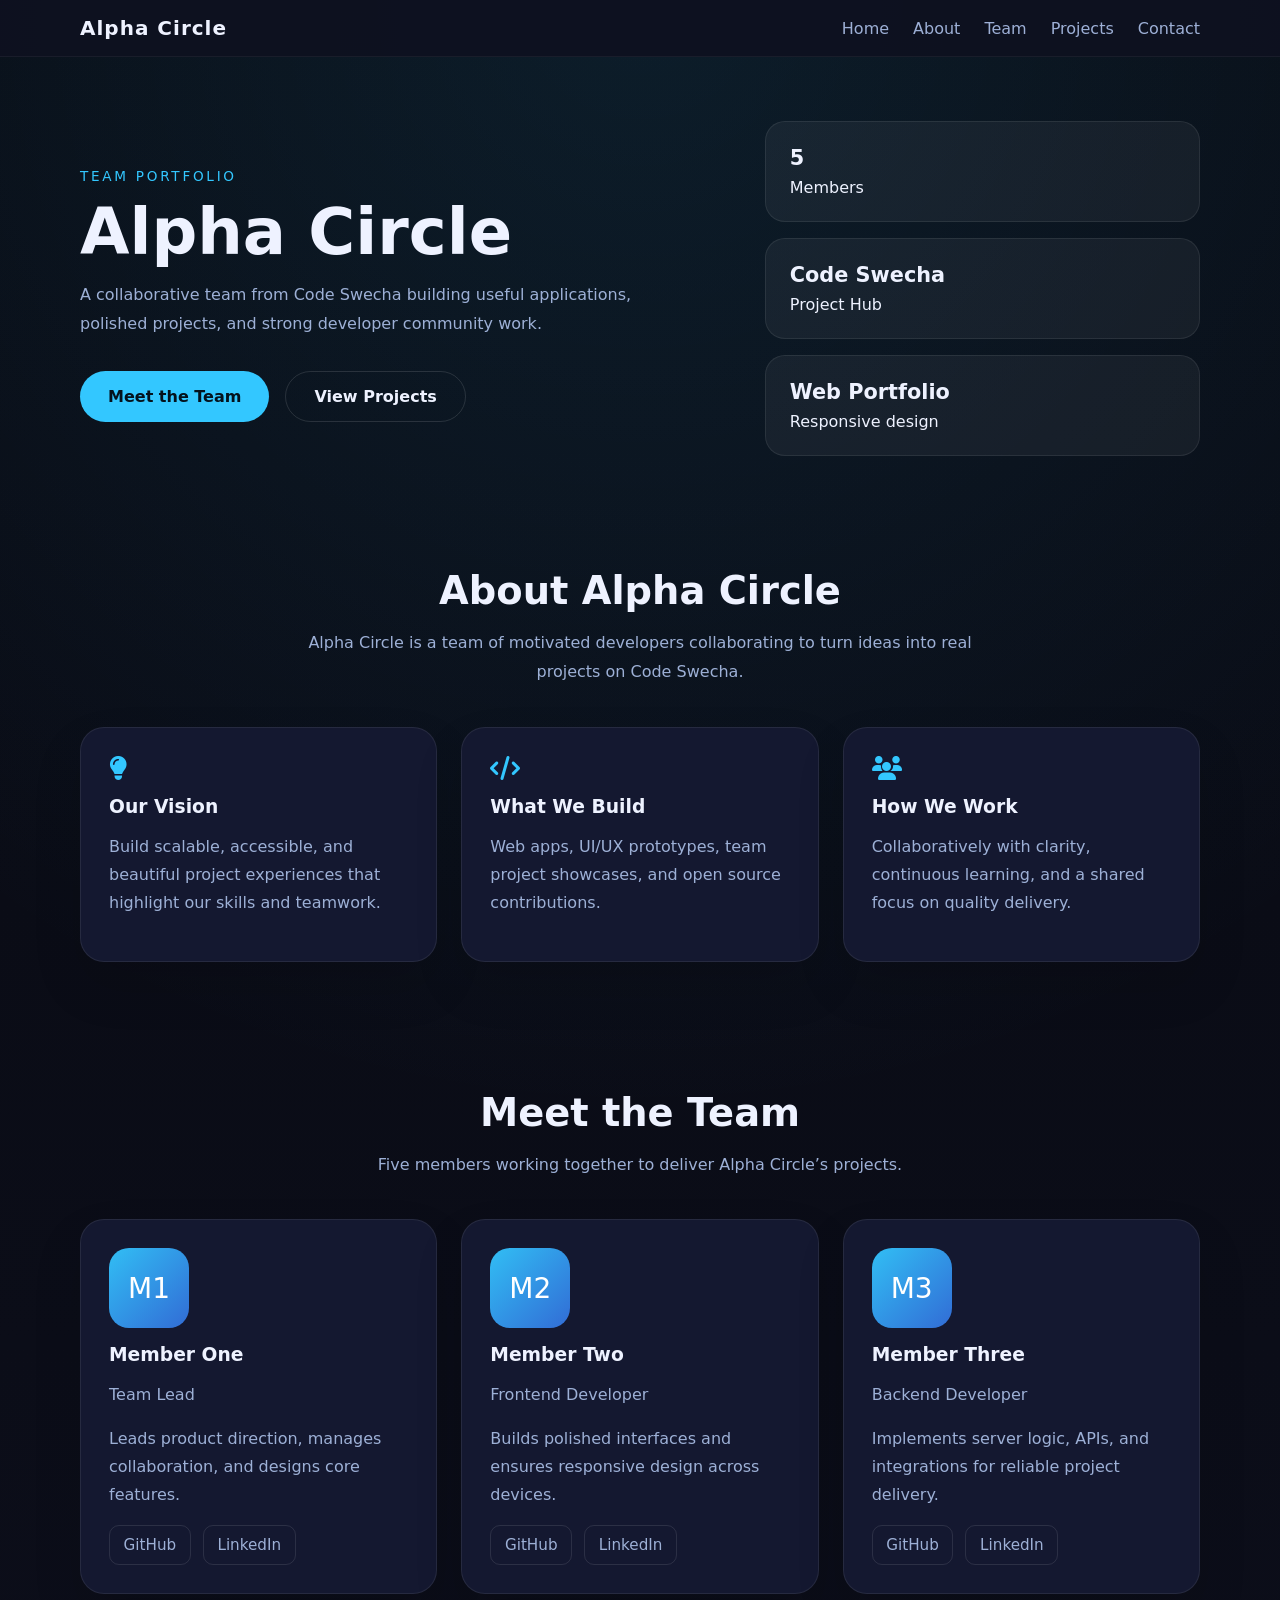
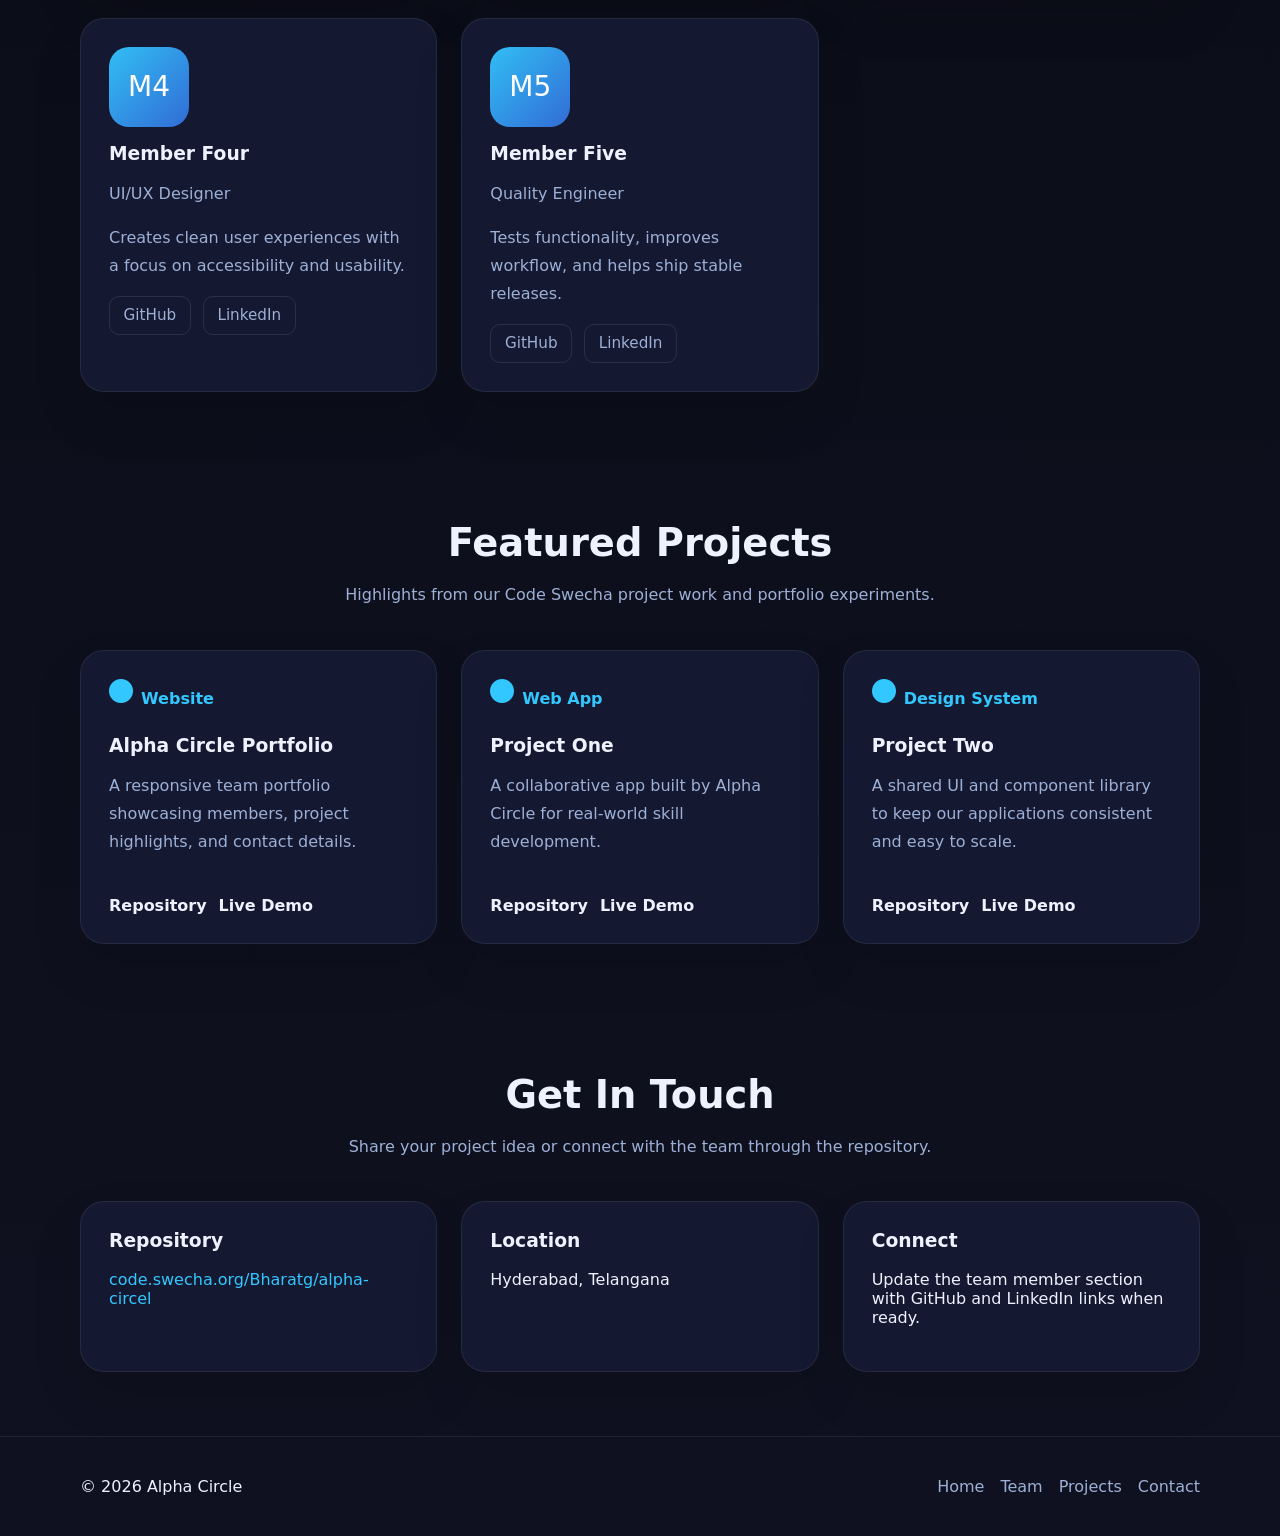
==== index.html @ c824a800 "Add Alpha Circle team portfolio homepage and assets" ====
﻿<!DOCTYPE html>
<html lang="en">
<head>
    <meta charset="UTF-8">
    <meta name="viewport" content="width=device-width, initial-scale=1.0">
    <title>Alpha Circle | Team Portfolio</title>
    <link rel="stylesheet" href="css/styles.css">
    <link rel="stylesheet" href="https://cdnjs.cloudflare.com/ajax/libs/font-awesome/6.4.0/css/all.min.css">
</head>
<body>
    <nav class="navbar">
        <div class="container nav-content">
            <a href="#home" class="logo">Alpha Circle</a>
            <ul class="nav-links" id="navLinks">
                <li><a href="#home">Home</a></li>
                <li><a href="#about">About</a></li>
                <li><a href="#team">Team</a></li>
                <li><a href="#projects">Projects</a></li>
                <li><a href="#contact">Contact</a></li>
            </ul>
            <button class="nav-toggle" id="navToggle" aria-label="Open navigation">
                <span></span>
                <span></span>
                <span></span>
            </button>
        </div>
    </nav>

    <header id="home" class="hero">
        <div class="container hero-inner">
            <div class="hero-copy">
                <p class="eyebrow">Team Portfolio</p>
                <h1>Alpha Circle</h1>
                <p class="hero-text">A collaborative team from Code Swecha building useful applications, polished projects, and strong developer community work.</p>
                <div class="hero-buttons">
                    <a href="#team" class="btn btn-primary">Meet the Team</a>
                    <a href="#projects" class="btn btn-secondary">View Projects</a>
                </div>
            </div>
            <div class="hero-stats">
                <div class="stat-card">
                    <strong>5</strong>
                    <span>Members</span>
                </div>
                <div class="stat-card">
                    <strong>Code Swecha</strong>
                    <span>Project Hub</span>
                </div>
                <div class="stat-card">
                    <strong>Web Portfolio</strong>
                    <span>Responsive design</span>
                </div>
            </div>
        </div>
    </header>

    <main>
        <section id="about" class="section about-section">
            <div class="container section-header">
                <h2>About Alpha Circle</h2>
                <p>Alpha Circle is a team of motivated developers collaborating to turn ideas into real projects on Code Swecha.</p>
            </div>
            <div class="container cards-grid">
                <article class="info-card">
                    <i class="fas fa-lightbulb"></i>
                    <h3>Our Vision</h3>
                    <p>Build scalable, accessible, and beautiful project experiences that highlight our skills and teamwork.</p>
                </article>
                <article class="info-card">
                    <i class="fas fa-code"></i>
                    <h3>What We Build</h3>
                    <p>Web apps, UI/UX prototypes, team project showcases, and open source contributions.</p>
                </article>
                <article class="info-card">
                    <i class="fas fa-users"></i>
                    <h3>How We Work</h3>
                    <p>Collaboratively with clarity, continuous learning, and a shared focus on quality delivery.</p>
                </article>
            </div>
        </section>

        <section id="team" class="section team-section">
            <div class="container section-header">
                <h2>Meet the Team</h2>
                <p>Five members working together to deliver Alpha Circle’s projects.</p>
            </div>
            <div class="container team-grid" id="teamCards"></div>
        </section>

        <section id="projects" class="section projects-section">
            <div class="container section-header">
                <h2>Featured Projects</h2>
                <p>Highlights from our Code Swecha project work and portfolio experiments.</p>
            </div>
            <div class="container projects-grid" id="projectCards"></div>
        </section>

        <section id="contact" class="section contact-section">
            <div class="container section-header">
                <h2>Get In Touch</h2>
                <p>Share your project idea or connect with the team through the repository.</p>
            </div>
            <div class="container contact-grid">
                <div class="contact-card">
                    <h3>Repository</h3>
                    <p><a href="https://code.swecha.org/Bharatg/alpha-circel" target="_blank" rel="noreferrer">code.swecha.org/Bharatg/alpha-circel</a></p>
                </div>
                <div class="contact-card">
                    <h3>Location</h3>
                    <p>Hyderabad, Telangana</p>
                </div>
                <div class="contact-card">
                    <h3>Connect</h3>
                    <p>Update the team member section with GitHub and LinkedIn links when ready.</p>
                </div>
            </div>
        </section>
    </main>

    <footer class="footer">
        <div class="container footer-content">
            <p>&copy; <span id="currentYear"></span> Alpha Circle</p>
            <div class="footer-links">
                <a href="#home">Home</a>
                <a href="#team">Team</a>
                <a href="#projects">Projects</a>
                <a href="#contact">Contact</a>
            </div>
        </div>
    </footer>

    <script src="js/script.js"></script>
</body>
</html>
---- css/styles.css ----
/* Alpha Circle Team Portfolio Styles */
:root {
    --bg: #0e1120;
    --surface: #141830;
    --surface-alt: #1d2440;
    --text: #eef2ff;
    --text-muted: #9db0d6;
    --primary: #33c7ff;
    --primary-dark: #298bbe;
    --shadow: rgba(0, 0, 0, 0.2);
}

* {
    box-sizing: border-box;
}

html {
    scroll-behavior: smooth;
}

body {
    margin: 0;
    font-family: Inter, system-ui, -apple-system, BlinkMacSystemFont, 'Segoe UI', sans-serif;
    background: radial-gradient(circle at top, rgba(51, 199, 255, 0.1), transparent 35%),
                linear-gradient(180deg, #080a12 0%, #0f1120 100%);
    color: var(--text);
}

img {
    max-width: 100%;
}

a {
    color: inherit;
    text-decoration: none;
}

.container {
    width: min(1120px, calc(100% - 2rem));
    margin: 0 auto;
}

.navbar {
    position: sticky;
    top: 0;
    z-index: 50;
    background: rgba(14, 17, 32, 0.95);
    border-bottom: 1px solid rgba(255, 255, 255, 0.05);
}

.nav-content {
    display: flex;
    align-items: center;
    justify-content: space-between;
    gap: 1rem;
    padding: 1rem 0;
}

.logo {
    font-size: 1.25rem;
    font-weight: 700;
    letter-spacing: 0.05em;
}

.nav-links {
    display: flex;
    align-items: center;
    gap: 1.5rem;
    list-style: none;
    margin: 0;
    padding: 0;
}

.nav-links a {
    color: var(--text-muted);
    transition: color 0.2s ease;
}

.nav-links a:hover,
.nav-links a:focus {
    color: var(--text);
}

.nav-toggle {
    display: none;
    border: none;
    background: transparent;
    cursor: pointer;
    padding: 0.5rem;
}

.nav-toggle span {
    display: block;
    width: 24px;
    height: 2px;
    margin: 5px 0;
    background: var(--text);
}

.hero {
    padding: 4rem 0 3rem;
}

.hero-inner {
    display: grid;
    grid-template-columns: 1.2fr 0.8fr;
    gap: 2rem;
    align-items: center;
}

.eyebrow {
    text-transform: uppercase;
    letter-spacing: 0.2em;
    color: var(--primary);
    font-size: 0.85rem;
    margin-bottom: 1rem;
}

.hero-copy h1 {
    font-size: clamp(2.5rem, 5vw, 4rem);
    margin: 0 0 1rem;
    line-height: 1.02;
}

.hero-text {
    max-width: 620px;
    line-height: 1.8;
    color: var(--text-muted);
    margin-bottom: 2rem;
}

.hero-buttons {
    display: flex;
    flex-wrap: wrap;
    gap: 1rem;
}

.btn {
    display: inline-flex;
    align-items: center;
    justify-content: center;
    border-radius: 999px;
    padding: 0.95rem 1.75rem;
    font-weight: 600;
    transition: transform 0.2s ease, background 0.2s ease;
}

.btn-primary {
    background: var(--primary);
    color: #04121d;
}

.btn-secondary {
    border: 1px solid rgba(255, 255, 255, 0.12);
    color: var(--text);
}

.btn:hover {
    transform: translateY(-1px);
}

.hero-stats {
    display: grid;
    gap: 1rem;
}

.stat-card {
    padding: 1.5rem;
    border-radius: 1.25rem;
    background: rgba(255, 255, 255, 0.05);
    border: 1px solid rgba(255, 255, 255, 0.08);
}

.stat-card strong {
    display: block;
    font-size: 1.3rem;
    margin-bottom: 0.5rem;
}

.section {
    padding: 4rem 0;
}

.section-header {
    text-align: center;
    margin-bottom: 2.5rem;
}

.section-header h2 {
    margin: 0;
    font-size: clamp(2rem, 3vw, 2.75rem);
}

.section-header p {
    color: var(--text-muted);
    max-width: 720px;
    margin: 1rem auto 0;
    line-height: 1.8;
}

.cards-grid,
.team-grid,
.projects-grid,
.contact-grid {
    display: grid;
    gap: 1.5rem;
}

.cards-grid {
    grid-template-columns: repeat(3, minmax(0, 1fr));
}

.info-card,
.team-card,
.project-card,
.contact-card {
    background: var(--surface);
    border: 1px solid rgba(255, 255, 255, 0.08);
    border-radius: 1.5rem;
    padding: 1.75rem;
    box-shadow: 0 24px 50px rgba(0, 0, 0, 0.12);
}

.info-card i,
.team-card i,
.project-card i {
    font-size: 1.5rem;
    color: var(--primary);
    display: inline-flex;
    margin-bottom: 1rem;
}

.info-card h3,
.team-card h3,
.project-card h3 {
    margin: 0 0 0.9rem;
}

.info-card p,
.team-card p,
.project-card p {
    line-height: 1.75;
    color: var(--text-muted);
}

.team-grid {
    grid-template-columns: repeat(3, minmax(0, 1fr));
}

.team-card {
    position: relative;
}

.team-avatar {
    width: 80px;
    height: 80px;
    border-radius: 1.25rem;
    margin-bottom: 1rem;
    display: grid;
    place-items: center;
    font-size: 1.75rem;
    color: #fff;
    background: linear-gradient(135deg, rgba(51, 199, 255, 0.95), rgba(57, 129, 255, 0.8));
}

.team-card .team-meta {
    margin-bottom: 1rem;
}

.team-card .team-links {
    display: flex;
    gap: 0.75rem;
    flex-wrap: wrap;
}

.team-card .team-links a {
    color: var(--text-muted);
    border: 1px solid rgba(255, 255, 255, 0.1);
    padding: 0.6rem 0.85rem;
    border-radius: 10px;
    font-size: 0.95rem;
}

.projects-grid {
    grid-template-columns: repeat(3, minmax(0, 1fr));
}

.project-card {
    display: flex;
    flex-direction: column;
    justify-content: space-between;
}

.project-card .project-label {
    display: inline-flex;
    align-items: center;
    gap: 0.5rem;
    margin-bottom: 1rem;
    color: var(--primary);
    font-weight: 700;
}

.project-card .project-links {
    margin-top: 1.5rem;
    display: flex;
    gap: 0.75rem;
    flex-wrap: wrap;
}

.project-card .project-links a {
    color: var(--text);
    font-weight: 600;
}

.contact-grid {
    grid-template-columns: repeat(3, minmax(0, 1fr));
}

.contact-card h3 {
    margin-top: 0;
}

.contact-card p a {
    color: var(--primary);
}

.footer {
    border-top: 1px solid rgba(255, 255, 255, 0.08);
    padding: 1.5rem 0;
}

.footer-content {
    display: flex;
    align-items: center;
    justify-content: space-between;
    gap: 1rem;
}

.footer-links {
    display: flex;
    flex-wrap: wrap;
    gap: 1rem;
}

.footer-links a {
    color: var(--text-muted);
}

@media (max-width: 900px) {
    .hero-inner,
    .footer-content,
    .cards-grid,
    .team-grid,
    .projects-grid,
    .contact-grid {
        grid-template-columns: 1fr;
    }

    .hero-inner {
        gap: 3rem;
    }
}

@media (max-width: 760px) {
    .nav-links {
        position: absolute;
        top: 100%;
        left: 0;
        right: 0;
        background: rgba(14, 17, 32, 0.98);
        flex-direction: column;
        align-items: flex-start;
        padding: 1rem 1.5rem;
        gap: 1rem;
        transform: translateY(-120%);
        opacity: 0;
        pointer-events: none;
        transition: transform 0.3s ease, opacity 0.3s ease;
    }

    .nav-links.open {
        transform: translateY(0);
        opacity: 1;
        pointer-events: auto;
    }

    .nav-toggle {
        display: inline-flex;
    }
}
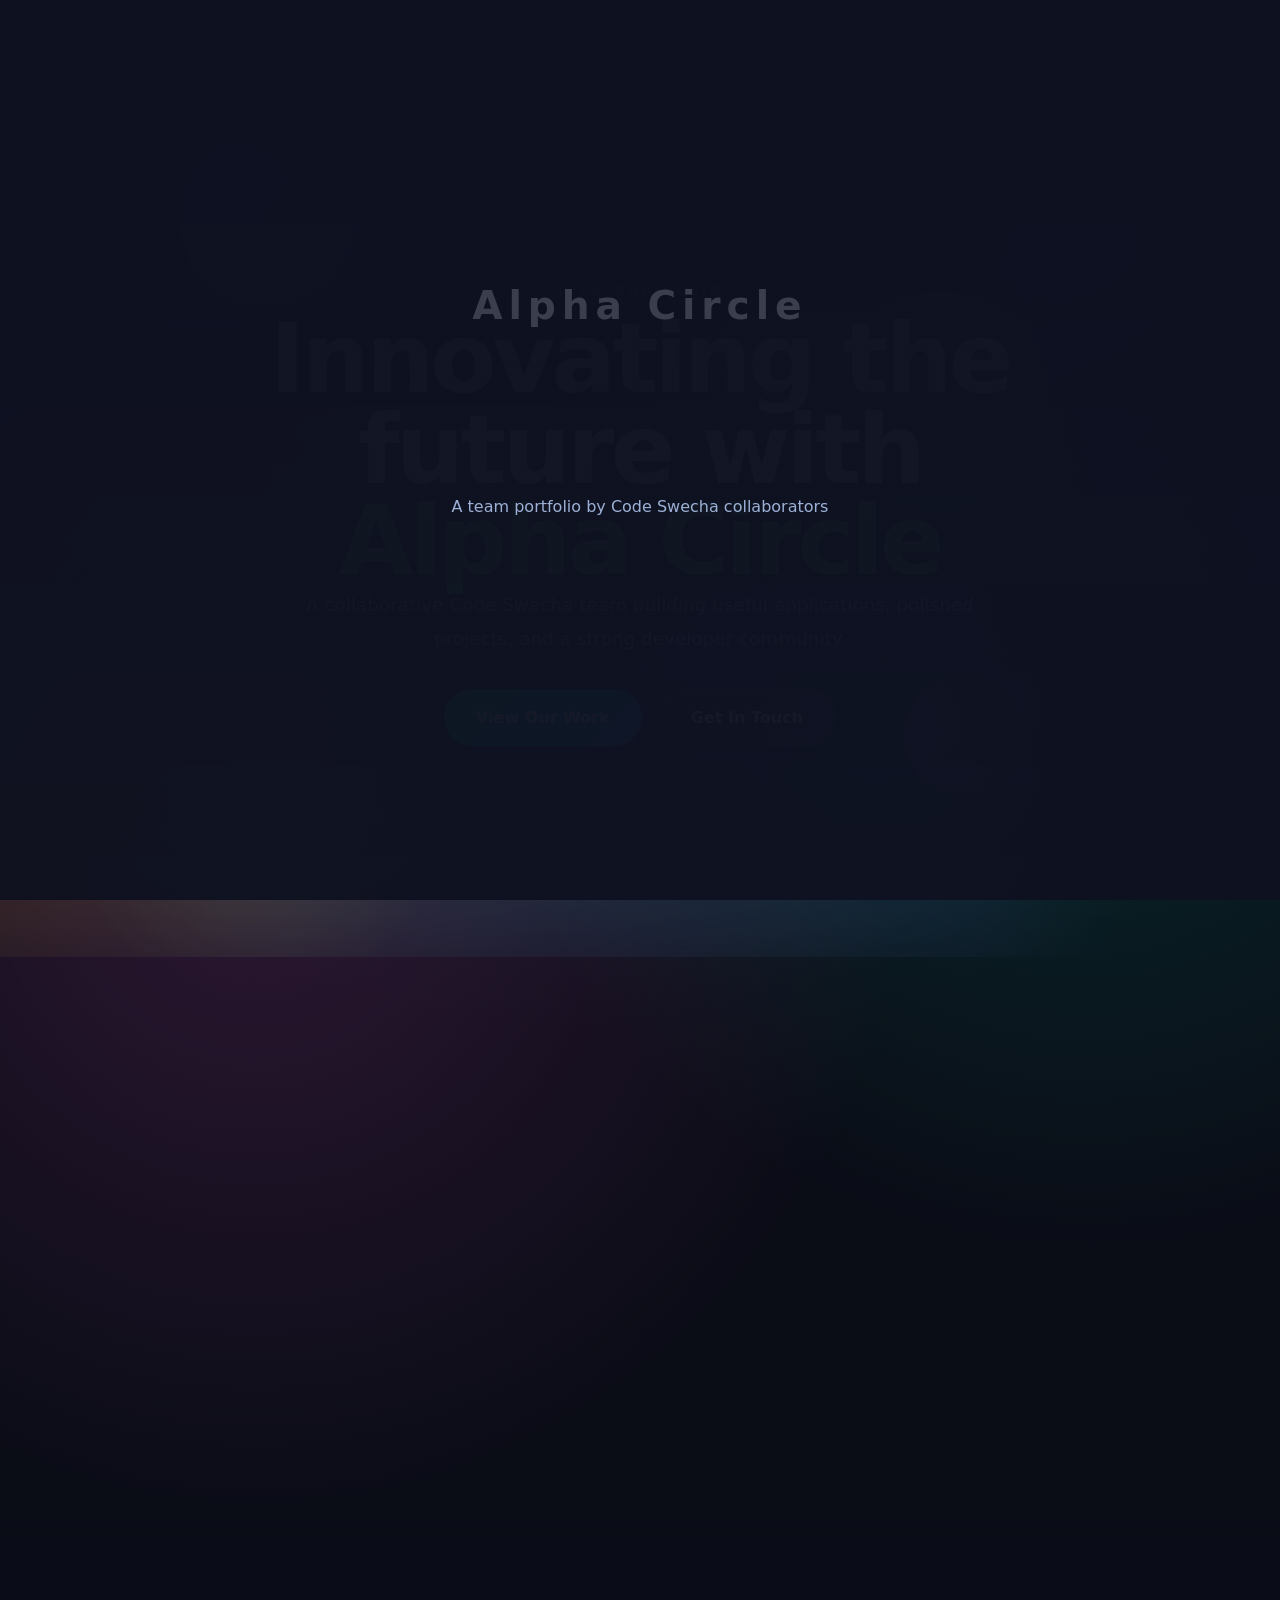
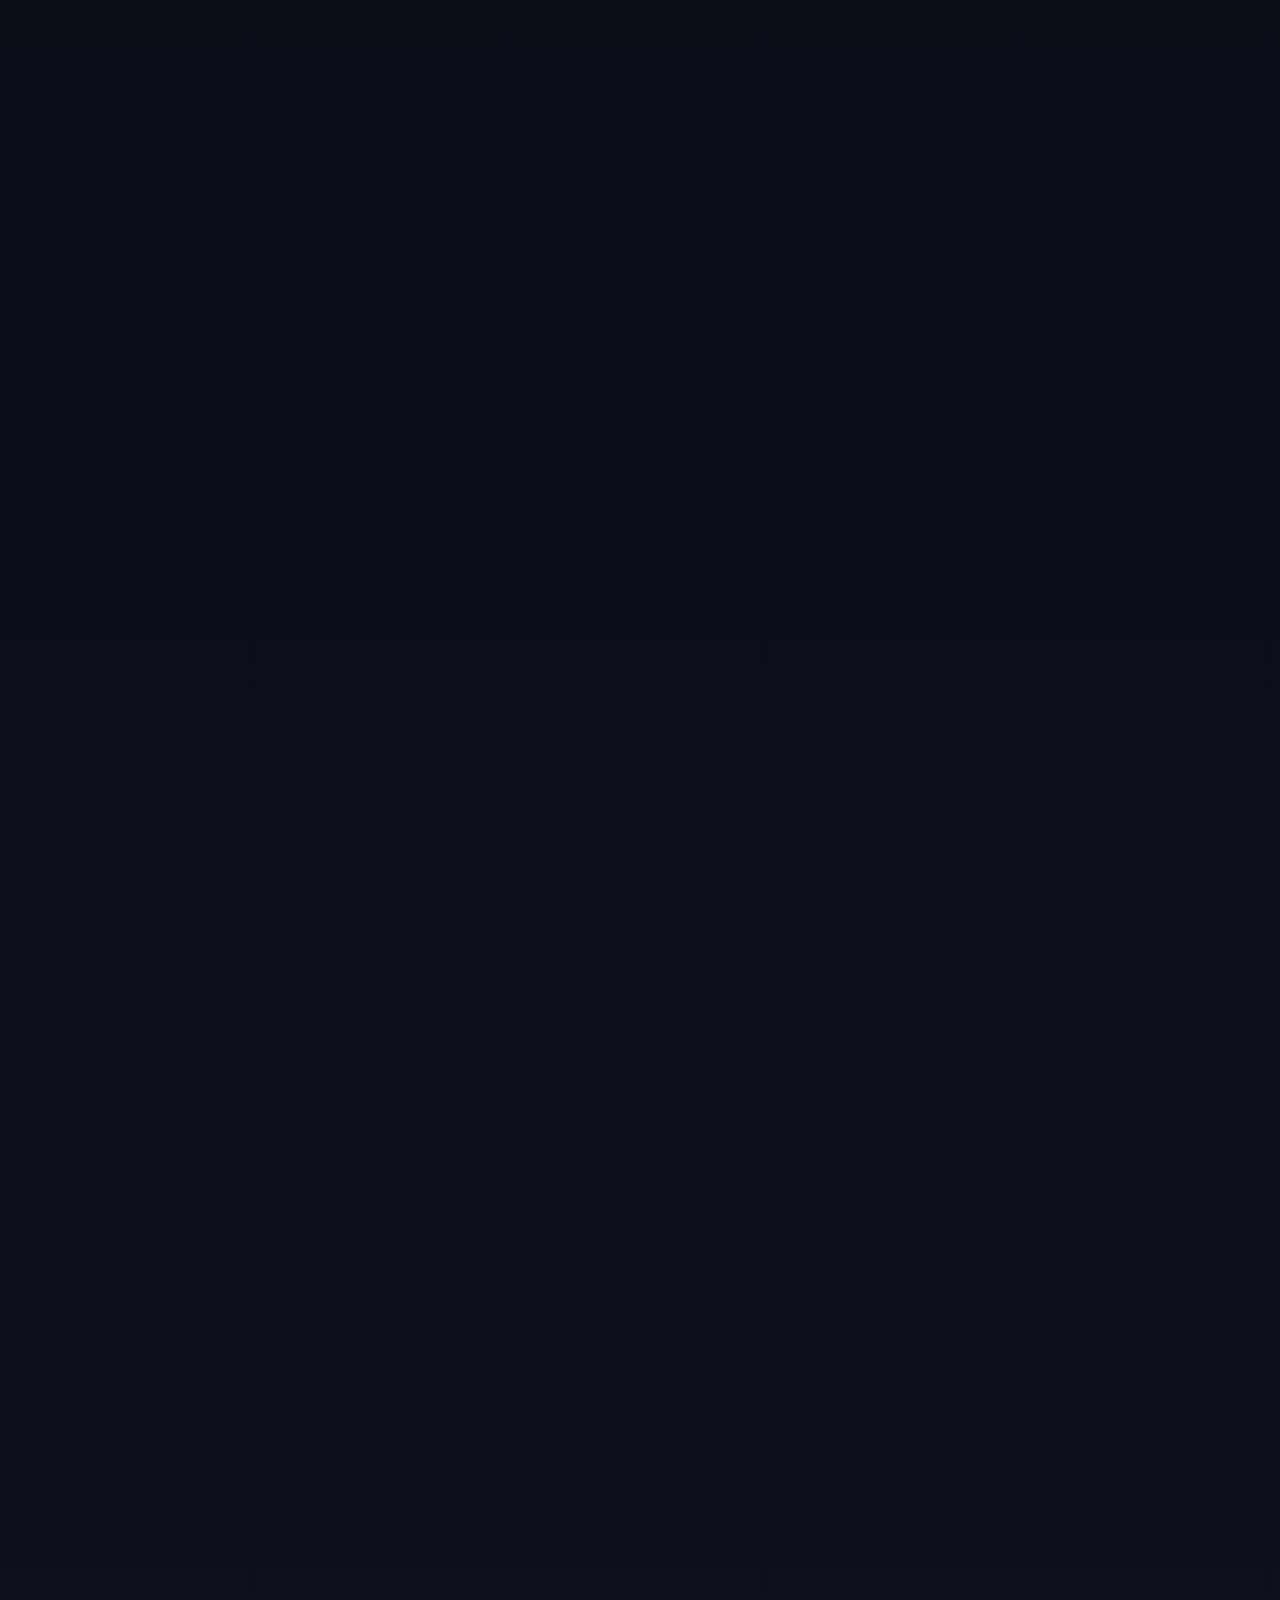
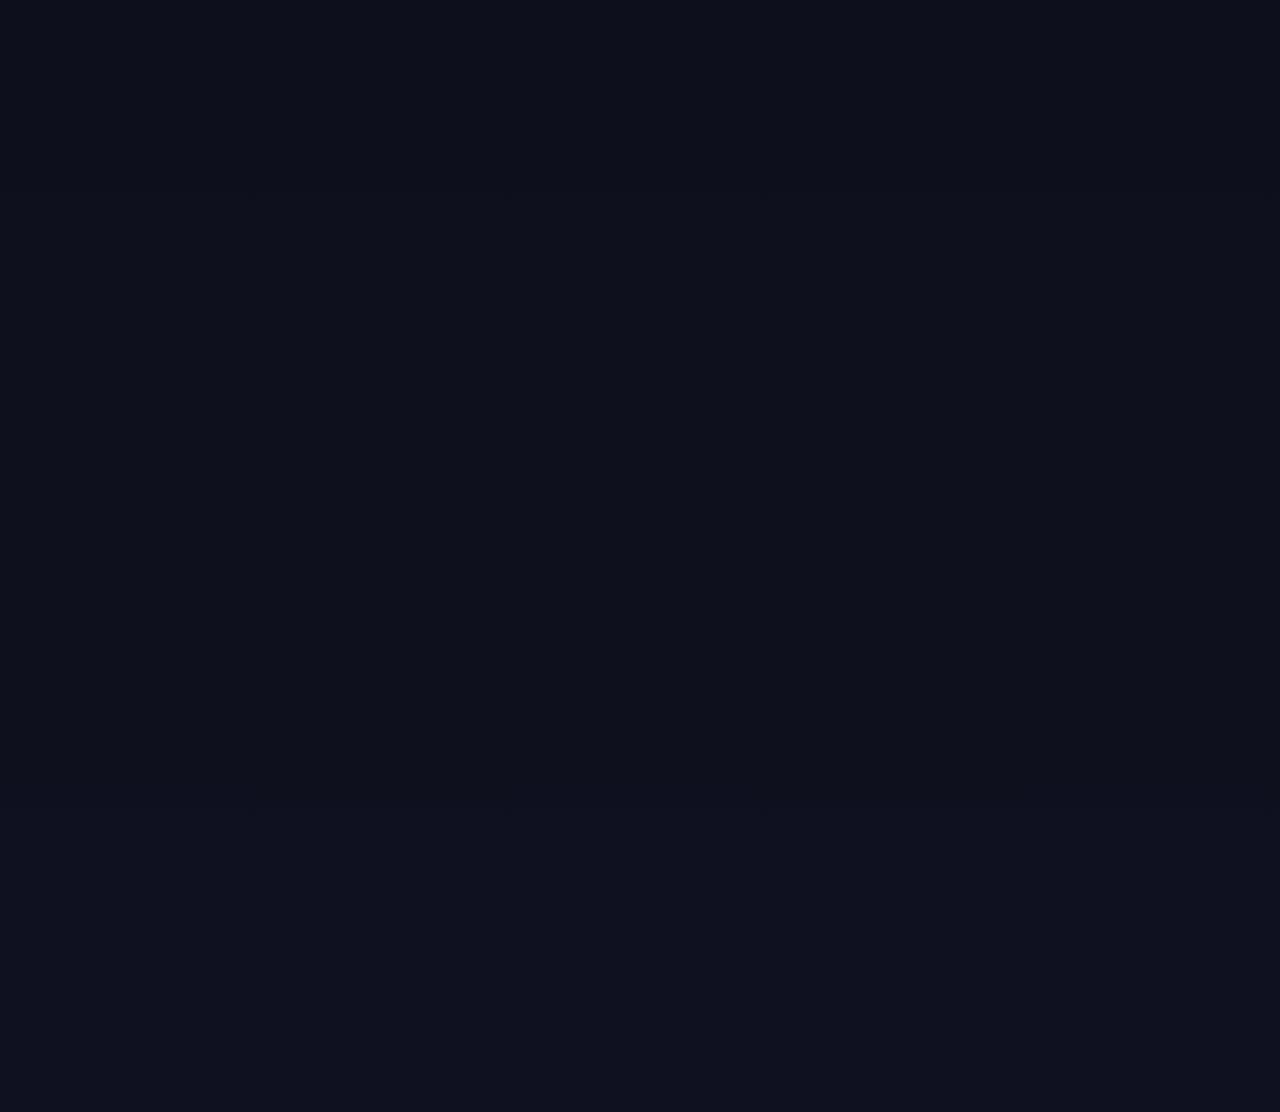
==== commit 3f8678f9: "Update team portfolio with member profile page, hero animation, and contact behavior" ====
--- a/index.html
+++ b/index.html
@@ -7,7 +7,7 @@
     <link rel="stylesheet" href="css/styles.css">
     <link rel="stylesheet" href="https://cdnjs.cloudflare.com/ajax/libs/font-awesome/6.4.0/css/all.min.css">
 </head>
-<body>
+<body class="intro-active">
     <nav class="navbar">
         <div class="container nav-content">
             <a href="#home" class="logo">Alpha Circle</a>
@@ -26,29 +26,27 @@
         </div>
     </nav>
 
+    <div id="introOverlay" class="intro-overlay">
+        <div class="intro-panel">
+            <h1 class="intro-title">Alpha Circle</h1>
+            <p class="intro-subtitle">A team portfolio by Code Swecha collaborators</p>
+        </div>
+    </div>
+
     <header id="home" class="hero">
+        <div class="hero-effect">
+            <span class="hero-shape hero-shape-1" data-speed="18"></span>
+            <span class="hero-shape hero-shape-2" data-speed="-12"></span>
+            <span class="hero-shape hero-shape-3" data-speed="14"></span>
+        </div>
         <div class="container hero-inner">
             <div class="hero-copy">
                 <p class="eyebrow">Team Portfolio</p>
-                <h1>Alpha Circle</h1>
-                <p class="hero-text">A collaborative team from Code Swecha building useful applications, polished projects, and strong developer community work.</p>
+                <h1 class="hero-main-title">Innovating the future with <span>Alpha Circle</span></h1>
+                <p class="hero-text">A collaborative Code Swecha team building useful applications, polished projects, and a strong developer community.</p>
                 <div class="hero-buttons">
-                    <a href="#team" class="btn btn-primary">Meet the Team</a>
-                    <a href="#projects" class="btn btn-secondary">View Projects</a>
-                </div>
-            </div>
-            <div class="hero-stats">
-                <div class="stat-card">
-                    <strong>5</strong>
-                    <span>Members</span>
-                </div>
-                <div class="stat-card">
-                    <strong>Code Swecha</strong>
-                    <span>Project Hub</span>
-                </div>
-                <div class="stat-card">
-                    <strong>Web Portfolio</strong>
-                    <span>Responsive design</span>
+                    <a href="#projects" class="btn btn-primary">View Our Work</a>
+                    <a href="#contact" class="btn btn-secondary">Get In Touch</a>
                 </div>
             </div>
         </div>
@@ -57,32 +55,40 @@
     <main>
         <section id="about" class="section about-section">
             <div class="container section-header">
-                <h2>About Alpha Circle</h2>
-                <p>Alpha Circle is a team of motivated developers collaborating to turn ideas into real projects on Code Swecha.</p>
+                <h2>Who We Are</h2>
+                <p>A collaborative team of innovators committed to excellence in software development and community-driven work.</p>
             </div>
-            <div class="container cards-grid">
-                <article class="info-card">
-                    <i class="fas fa-lightbulb"></i>
-                    <h3>Our Vision</h3>
-                    <p>Build scalable, accessible, and beautiful project experiences that highlight our skills and teamwork.</p>
-                </article>
-                <article class="info-card">
-                    <i class="fas fa-code"></i>
-                    <h3>What We Build</h3>
-                    <p>Web apps, UI/UX prototypes, team project showcases, and open source contributions.</p>
-                </article>
-                <article class="info-card">
-                    <i class="fas fa-users"></i>
-                    <h3>How We Work</h3>
-                    <p>Collaboratively with clarity, continuous learning, and a shared focus on quality delivery.</p>
-                </article>
+            <div class="container about-grid">
+                <div class="about-card image-card">
+                    <div class="image-frame">
+                        <div class="image-content">
+                            <div class="logo-mark">AC</div>
+                            <p>Alpha Circle</p>
+                        </div>
+                    </div>
+                </div>
+                <div class="about-card mission-card">
+                    <h3>Our Mission</h3>
+                    <p>At Alpha Circle, we believe in collaboration, innovation, and delivering impactful solutions. Our goal is to develop polished web applications, thoughtful community experiences, and meaningful projects that solve real problems.</p>
+                    <p>We combine our strengths in frontend development, backend integrations, AI tooling, and design systems to build products that feel modern, reliable, and useful.</p>
+                    <div class="stats-grid">
+                        <div class="stat-box">
+                            <strong>5</strong>
+                            <span>Team Members</span>
+                        </div>
+                        <div class="stat-box">
+                            <strong>5</strong>
+                            <span>Featured Projects</span>
+                        </div>
+                    </div>
+                </div>
             </div>
         </section>
 
         <section id="team" class="section team-section">
             <div class="container section-header">
-                <h2>Meet the Team</h2>
-                <p>Five members working together to deliver Alpha Circle’s projects.</p>
+                <h2>Our Team</h2>
+                <p>Meet the talented individuals behind Alpha Circle.</p>
             </div>
             <div class="container team-grid" id="teamCards"></div>
         </section>
@@ -97,21 +103,18 @@
 
         <section id="contact" class="section contact-section">
             <div class="container section-header">
-                <h2>Get In Touch</h2>
-                <p>Share your project idea or connect with the team through the repository.</p>
+                <h2>Let’s Work Together</h2>
+                <p>We're open to collaboration opportunities. Feel free to reach out!</p>
             </div>
-            <div class="container contact-grid">
-                <div class="contact-card">
-                    <h3>Repository</h3>
-                    <p><a href="https://code.swecha.org/Bharatg/alpha-circel" target="_blank" rel="noreferrer">code.swecha.org/Bharatg/alpha-circel</a></p>
-                </div>
-                <div class="contact-card">
-                    <h3>Location</h3>
-                    <p>Hyderabad, Telangana</p>
-                </div>
-                <div class="contact-card">
-                    <h3>Connect</h3>
-                    <p>Update the team member section with GitHub and LinkedIn links when ready.</p>
+            <div class="container contact-panel-wrap">
+                <div class="contact-panel">
+                    <p>Alpha Circle is ready to collaborate on your next project. Connect with us via email or through our web profiles.</p>
+                    <div class="contact-icons">
+                        <a href="https://mail.google.com/mail/?view=cm&fs=1&to=gangibharathchandra@gmail.com" class="contact-icon" aria-label="Email" target="_blank" rel="noreferrer"><i class="fas fa-envelope"></i></a>
+                        <a href="https://www.linkedin.com/in/bharath-chandra-a23b62358/" class="contact-icon" aria-label="LinkedIn" target="_blank" rel="noreferrer"><i class="fab fa-linkedin-in"></i></a>
+                        <a href="https://github.com/gangibharathchandra" class="contact-icon" aria-label="GitHub" target="_blank" rel="noreferrer"><i class="fab fa-github"></i></a>
+                        <a href="https://www.instagram.com/___itz_bharath__?igsh=MXd3aGYxajU3d2x0dA%3D%3D&utm_source=qr" class="contact-icon" aria-label="Instagram" target="_blank" rel="noreferrer"><i class="fab fa-instagram"></i></a>
+                    </div>
                 </div>
             </div>
         </section>
--- a/css/styles.css
+++ b/css/styles.css
@@ -21,7 +21,9 @@
 body {
     margin: 0;
     font-family: Inter, system-ui, -apple-system, BlinkMacSystemFont, 'Segoe UI', sans-serif;
-    background: radial-gradient(circle at top, rgba(51, 199, 255, 0.1), transparent 35%),
+    background: radial-gradient(circle at top, rgba(51, 199, 255, 0.12), transparent 24%),
+                radial-gradient(circle at 20% 20%, rgba(255, 92, 222, 0.14), transparent 18%),
+                radial-gradient(circle at 85% 15%, rgba(0, 255, 204, 0.12), transparent 16%),
                 linear-gradient(180deg, #080a12 0%, #0f1120 100%);
     color: var(--text);
 }
@@ -98,41 +100,219 @@
 }
 
 .hero {
-    padding: 4rem 0 3rem;
+    padding: 0;
+    position: relative;
+    overflow: hidden;
+    min-height: 100vh;
+    display: flex;
+    align-items: center;
+    justify-content: center;
+}
+
+.hero::before {
+    content: '';
+    position: absolute;
+    inset: 0;
+    background: linear-gradient(135deg, rgba(51, 199, 255, 0.16) 0%, rgba(255, 92, 222, 0.12) 22%, rgba(255, 184, 36, 0.16) 48%, rgba(86, 234, 255, 0.14) 72%, rgba(123, 97, 255, 0.12) 100%);
+    opacity: 0.8;
+    filter: blur(64px);
+    transform: translateX(-20%);
+    animation: heroShift 18s linear infinite;
+    pointer-events: none;
+}
+
+.intro-overlay {
+    position: fixed;
+    inset: 0;
+    background: linear-gradient(180deg, rgba(14, 17, 32, 1) 0%, rgba(14, 17, 32, 0.96) 100%);
+    display: grid;
+    place-items: center;
+    z-index: 100;
+    color: var(--text);
+}
+
+.intro-panel {
+    text-align: center;
+}
+
+.intro-title {
+    margin: 0;
+    font-size: clamp(4rem, 12vw, 7rem);
+    letter-spacing: 0.15em;
+    line-height: 1;
+    animation: shrinkTitle 2.2s ease-in-out forwards;
+}
+
+.intro-subtitle {
+    margin-top: 1rem;
+    font-size: 1rem;
+    color: var(--text-muted);
+    opacity: 0;
+    animation: fadeSubtitle 1.8s ease 0.5s forwards;
+}
+
+@keyframes shrinkTitle {
+    0% {
+        transform: translateY(0) scale(1);
+        opacity: 1;
+    }
+    70% {
+        transform: translateY(-10px) scale(0.9);
+        opacity: 1;
+    }
+    100% {
+        transform: translateY(-120px) scale(0.35);
+        opacity: 0.2;
+    }
+}
+
+@keyframes heroShift {
+    0% {
+        transform: translateX(-25%) scale(1.05);
+    }
+    50% {
+        transform: translateX(10%) scale(1.1);
+    }
+    100% {
+        transform: translateX(-25%) scale(1.05);
+    }
+}
+
+@keyframes fadeSubtitle {
+    0% {
+        opacity: 0;
+        transform: translateY(12px);
+    }
+    100% {
+        opacity: 1;
+        transform: translateY(0);
+    }
+}
+
+body.intro-active .navbar,
+body.intro-active main,
+body.intro-active .footer {
+    opacity: 0;
+    pointer-events: none;
+}
+
+body:not(.intro-active) .intro-overlay {
+    display: none;
 }
 
 .hero-inner {
-    display: grid;
-    grid-template-columns: 1.2fr 0.8fr;
+    display: flex;
+    flex-direction: column;
+    align-items: center;
+    justify-content: center;
     gap: 2rem;
-    align-items: center;
+    text-align: center;
+    position: relative;
+    z-index: 1;
+    padding: 4rem 1.5rem;
+    max-width: 920px;
+    margin: 0 auto;
+}
+
+.hero-copy {
+    width: 100%;
+    display: flex;
+    flex-direction: column;
+    align-items: center;
+    text-align: center;
+}
+
+.hero-text {
+    max-width: 700px;
+    font-size: 1.15rem;
+    line-height: 1.9;
+    color: var(--text-muted);
+    margin: 0 auto 2rem;
 }
 
 .eyebrow {
     text-transform: uppercase;
-    letter-spacing: 0.2em;
-    color: var(--primary);
+    letter-spacing: 0.25em;
+    color: #4af78a;
     font-size: 0.85rem;
     margin-bottom: 1rem;
 }
 
-.hero-copy h1 {
-    font-size: clamp(2.5rem, 5vw, 4rem);
-    margin: 0 0 1rem;
-    line-height: 1.02;
+.hero-main-title {
+    font-size: clamp(3.5rem, 8vw, 6rem);
+    margin: 0;
+    line-height: 0.95;
+    letter-spacing: -0.04em;
+}
+
+.hero-main-title span {
+    color: #4af78a;
 }
 
 .hero-text {
-    max-width: 620px;
-    line-height: 1.8;
+    max-width: 700px;
+    font-size: 1.15rem;
+    line-height: 1.9;
     color: var(--text-muted);
     margin-bottom: 2rem;
+}
+
+.hero::after {
+    content: '';
+    position: absolute;
+    inset: 0;
+    background: radial-gradient(circle at 18% 16%, rgba(26, 207, 137, 0.24), transparent 14%),
+                radial-gradient(circle at 86% 20%, rgba(54, 193, 250, 0.18), transparent 12%),
+                radial-gradient(circle at 20% 85%, rgba(115, 206, 84, 0.12), transparent 15%),
+                radial-gradient(circle at 70% 76%, rgba(43, 190, 255, 0.14), transparent 14%);
+    opacity: 0.85;
+    pointer-events: none;
+}
+
+.hero-effect {
+    position: absolute;
+    inset: 0;
+    pointer-events: none;
+    overflow: hidden;
+}
+
+.hero-shape {
+    position: absolute;
+    border-radius: 50%;
+    filter: blur(1px);
+    opacity: 0.65;
+    transition: transform 0.2s ease-out;
+}
+
+.hero-shape-1 {
+    width: 180px;
+    height: 180px;
+    top: 8%;
+    left: 14%;
+    background: rgba(66, 145, 255, 0.22);
+}
+
+.hero-shape-2 {
+    width: 120px;
+    height: 120px;
+    bottom: 18%;
+    right: 20%;
+    background: rgba(255, 76, 147, 0.18);
+}
+
+.hero-shape-3 {
+    width: 220px;
+    height: 220px;
+    top: 26%;
+    right: 18%;
+    background: rgba(104, 240, 182, 0.16);
 }
 
 .hero-buttons {
     display: flex;
     flex-wrap: wrap;
     gap: 1rem;
+    justify-content: center;
 }
 
 .btn {
@@ -140,19 +320,29 @@
     align-items: center;
     justify-content: center;
     border-radius: 999px;
-    padding: 0.95rem 1.75rem;
-    font-weight: 600;
-    transition: transform 0.2s ease, background 0.2s ease;
+    padding: 1.1rem 2rem;
+    font-size: 1rem;
+    font-weight: 700;
+    transition: transform 0.2s ease, background 0.2s ease, color 0.2s ease;
 }
 
 .btn-primary {
-    background: var(--primary);
-    color: #04121d;
+    background: linear-gradient(135deg, #00d084 0%, #25b3ff 100%);
+    color: #ffffff;
+}
+
+.btn-primary:hover {
+    background: linear-gradient(135deg, #00b96b 0%, #0f98ff 100%);
 }
 
 .btn-secondary {
-    border: 1px solid rgba(255, 255, 255, 0.12);
-    color: var(--text);
+    background: rgba(255, 255, 255, 0.08);
+    color: #eef2ff;
+    border: 1px solid rgba(255, 255, 255, 0.18);
+}
+
+.btn-secondary:hover {
+    background: rgba(255, 255, 255, 0.18);
 }
 
 .btn:hover {
@@ -190,7 +380,113 @@
     margin: 0;
     font-size: clamp(2rem, 3vw, 2.75rem);
 }
-
+.about-grid {
+    display: grid;
+    grid-template-columns: 1.05fr 0.95fr;
+    gap: 2rem;
+    align-items: center;
+}
+
+.about-card {
+    background: rgba(16, 24, 40, 0.95);
+    border: 1px solid rgba(255, 255, 255, 0.08);
+    border-radius: 1.75rem;
+    box-shadow: 0 30px 90px rgba(0, 0, 0, 0.18);
+    padding: 2rem;
+}
+
+.image-card {
+    display: flex;
+    justify-content: center;
+    align-items: center;
+}
+
+.image-frame {
+    width: 100%;
+    max-width: 400px;
+    aspect-ratio: 1 / 1;
+    border-radius: 2rem;
+    background: linear-gradient(145deg, rgba(8, 178, 131, 0.95), rgba(2, 104, 255, 0.85));
+    display: grid;
+    place-items: center;
+    box-shadow: 0 20px 60px rgba(2, 104, 255, 0.22);
+}
+
+.image-content {
+    width: 100%;
+    height: 100%;
+    border-radius: 1.5rem;
+    background: rgba(0, 0, 0, 0.45);
+    display: grid;
+    place-items: center;
+    text-align: center;
+    padding: 1.5rem;
+}
+
+.image-content .logo-mark {
+    width: 100px;
+    height: 100px;
+    border-radius: 1.5rem;
+    display: grid;
+    place-items: center;
+    background: rgba(255, 255, 255, 0.08);
+    color: #b2ff9e;
+    font-size: 1.75rem;
+    font-weight: 800;
+    letter-spacing: 0.12em;
+    margin-bottom: 1rem;
+}
+
+.image-content p {
+    margin: 0;
+    color: #eef2ff;
+    font-size: 1rem;
+    font-weight: 600;
+}
+
+.mission-card h3 {
+    margin-top: 0;
+    font-size: clamp(2rem, 3vw, 2.5rem);
+    color: #4af78a;
+}
+
+.mission-card p {
+    color: var(--text-muted);
+    line-height: 1.9;
+    margin-bottom: 1rem;
+}
+
+.stats-grid {
+    display: grid;
+    grid-template-columns: repeat(2, minmax(0, 1fr));
+    gap: 1rem;
+    margin-top: 1.5rem;
+}
+
+.stat-box {
+    background: rgba(255, 255, 255, 0.05);
+    border: 1px solid rgba(255, 255, 255, 0.12);
+    border-radius: 1.25rem;
+    padding: 1.5rem;
+    text-align: center;
+}
+
+.stat-box strong {
+    display: block;
+    font-size: 2rem;
+    color: #4af78a;
+    margin-bottom: 0.4rem;
+}
+
+.stat-box span {
+    color: var(--text-muted);
+}
+
+@media (max-width: 900px) {
+    .about-grid {
+        grid-template-columns: 1fr;
+    }
+}
 .section-header p {
     color: var(--text-muted);
     max-width: 720px;
@@ -245,26 +541,140 @@
 
 .team-grid {
     grid-template-columns: repeat(3, minmax(0, 1fr));
+    gap: 2rem;
 }
 
 .team-card {
     position: relative;
+    background: rgba(12, 18, 36, 0.95);
+    border: 1px solid rgba(255, 255, 255, 0.08);
+    border-radius: 1.75rem;
+    overflow: hidden;
+    box-shadow: 0 30px 80px rgba(0, 0, 0, 0.18);
+    transition: transform 0.3s ease, border-color 0.3s ease;
+    padding-bottom: 4rem;
+}
+
+.team-card {
+    cursor: pointer;
+}
+
+.team-card:hover {
+    transform: translateY(-6px);
+    border-color: rgba(74, 247, 138, 0.24);
+}
+
+.team-card::before {
+    content: '';
+    position: absolute;
+    inset: 0;
+    background: radial-gradient(circle at top left, rgba(74, 247, 138, 0.18), transparent 20%),
+                radial-gradient(circle at top right, rgba(35, 191, 255, 0.16), transparent 18%),
+                linear-gradient(180deg, rgba(255, 255, 255, 0.03), transparent 52%);
+    opacity: 0.9;
+    pointer-events: none;
+}
+
+.team-card > * {
+    position: relative;
+    z-index: 1;
+}
+
+.team-social {
+    position: absolute;
+    left: 0;
+    right: 0;
+    bottom: 1.25rem;
+    display: flex;
+    justify-content: center;
+    gap: 0.75rem;
+    opacity: 0;
+    pointer-events: none;
+    transform: translateY(16px);
+    transition: opacity 0.25s ease, transform 0.25s ease;
+    z-index: 2;
+}
+
+.team-card:hover .team-social {
+    opacity: 1;
+    transform: translateY(0);
+    pointer-events: auto;
+}
+
+.team-social a {
+    width: 44px;
+    height: 44px;
+    display: grid;
+    place-items: center;
+    border-radius: 14px;
+    background: rgba(255, 255, 255, 0.06);
+    border: 1px solid rgba(255, 255, 255, 0.08);
+    color: #eef2ff;
+    transition: transform 0.2s ease, background 0.2s ease, border-color 0.2s ease;
+}
+
+.team-social a:hover {
+    transform: translateY(-2px);
+    background: rgba(74, 247, 138, 0.16);
+    border-color: rgba(74, 247, 138, 0.3);
+    color: #ffffff;
 }
 
 .team-avatar {
-    width: 80px;
-    height: 80px;
-    border-radius: 1.25rem;
-    margin-bottom: 1rem;
+    width: 92px;
+    height: 92px;
+    border-radius: 50%;
+    margin-bottom: 1.25rem;
     display: grid;
     place-items: center;
     font-size: 1.75rem;
-    color: #fff;
-    background: linear-gradient(135deg, rgba(51, 199, 255, 0.95), rgba(57, 129, 255, 0.8));
+    font-weight: 700;
+    color: #ffffff;
+    background: linear-gradient(135deg, #12c795, #17b2eb);
 }
 
 .team-card .team-meta {
-    margin-bottom: 1rem;
+    margin-bottom: 0.85rem;
+}
+
+.team-card h3 {
+    margin: 0;
+    font-size: 1.15rem;
+    color: #ffffff;
+}
+
+.team-card p {
+    margin: 0;
+    color: rgba(238, 242, 255, 0.72);
+    font-size: 0.95rem;
+    line-height: 1.8;
+}
+
+.team-card .team-links {
+    display: flex;
+    gap: 0.75rem;
+    flex-wrap: wrap;
+    margin-top: 1rem;
+}
+
+.team-card .team-links a {
+    color: rgba(255, 255, 255, 0.85);
+    border: 1px solid rgba(255, 255, 255, 0.08);
+    padding: 0.65rem 0.85rem;
+    border-radius: 0.95rem;
+    font-size: 0.9rem;
+}
+
+@media (max-width: 1080px) {
+    .team-grid {
+        grid-template-columns: repeat(2, minmax(0, 1fr));
+    }
+}
+
+@media (max-width: 720px) {
+    .team-grid {
+        grid-template-columns: 1fr;
+    }
 }
 
 .team-card .team-links {
@@ -312,8 +722,61 @@
     font-weight: 600;
 }
 
-.contact-grid {
-    grid-template-columns: repeat(3, minmax(0, 1fr));
+.contact-panel-wrap {
+    display: flex;
+    justify-content: center;
+}
+
+.contact-panel {
+    background: rgba(10, 16, 29, 0.95);
+    border: 1px solid rgba(255, 255, 255, 0.08);
+    border-radius: 1.75rem;
+    padding: 2.5rem 2rem;
+    max-width: 720px;
+    text-align: center;
+    box-shadow: 0 35px 90px rgba(0, 0, 0, 0.2);
+}
+
+.contact-panel p {
+    color: var(--text-muted);
+    line-height: 1.9;
+    margin: 0 0 2rem;
+}
+
+.contact-icons {
+    display: flex;
+    justify-content: center;
+    gap: 1rem;
+    flex-wrap: wrap;
+}
+
+.contact-icon {
+    width: 52px;
+    height: 52px;
+    display: grid;
+    place-items: center;
+    border-radius: 16px;
+    background: rgba(255, 255, 255, 0.05);
+    border: 1px solid rgba(255, 255, 255, 0.08);
+    color: #eef2ff;
+    transition: transform 0.2s ease, background 0.2s ease, border-color 0.2s ease;
+}
+
+.contact-icon:hover {
+    transform: translateY(-3px);
+    background: rgba(74, 247, 138, 0.18);
+    border-color: rgba(74, 247, 138, 0.3);
+    color: #ffffff;
+}
+
+.contact-icon i {
+    font-size: 1.1rem;
+}
+
+@media (max-width: 760px) {
+    .contact-panel {
+        padding: 2rem 1.25rem;
+    }
 }
 
 .contact-card h3 {
@@ -327,6 +790,206 @@
 .footer {
     border-top: 1px solid rgba(255, 255, 255, 0.08);
     padding: 1.5rem 0;
+}
+
+.member-hero {
+    min-height: 100vh;
+    display: flex;
+    align-items: center;
+    justify-content: center;
+    text-align: center;
+    padding: 0 1.5rem;
+    position: relative;
+}
+
+.member-hero::before {
+    content: '';
+    position: absolute;
+    inset: 0;
+    background: radial-gradient(circle at top left, rgba(164, 141, 255, 0.14), transparent 20%),
+                radial-gradient(circle at bottom right, rgba(51, 199, 255, 0.12), transparent 18%);
+    pointer-events: none;
+}
+
+.member-hero > .container {
+    position: relative;
+    z-index: 1;
+}
+
+.hero-back {
+    position: absolute;
+    top: 1.5rem;
+    left: 1.5rem;
+    z-index: 2;
+    padding: 0.9rem 1.4rem;
+}
+
+@media (max-width: 640px) {
+    .hero-back {
+        top: 1rem;
+        left: 1rem;
+    }
+}
+
+.member-hero .eyebrow {
+    color: #a48dff;
+    margin-bottom: 1rem;
+}
+
+.member-hero h1 {
+    font-size: clamp(3rem, 5vw, 5rem);
+    margin: 0;
+}
+
+.member-hero p {
+    color: var(--text-muted);
+    max-width: 720px;
+    margin: 1rem auto 0;
+    line-height: 1.8;
+}
+
+.member-profile-grid,
+.skills-grid,
+.projects-grid,
+.certifications-grid {
+    display: grid;
+    gap: 1.5rem;
+}
+
+.member-profile-grid {
+    grid-template-columns: 1fr 1fr;
+    align-items: center;
+}
+
+.profile-card,
+.skill-card,
+.project-card,
+.cert-card {
+    background: rgba(12, 18, 36, 0.95);
+    border: 1px solid rgba(255, 255, 255, 0.08);
+    border-radius: 1.75rem;
+    padding: 2rem;
+    box-shadow: 0 30px 80px rgba(0, 0, 0, 0.18);
+}
+
+.profile-avatar {
+    width: 100%;
+    aspect-ratio: 1 / 1;
+    border-radius: 2rem;
+    background: linear-gradient(135deg, #8455ff, #4d7bff);
+    display: grid;
+    place-items: center;
+    font-size: 4rem;
+    color: #fff;
+    margin-bottom: 1.5rem;
+}
+
+.profile-card h2,
+.skill-card h3,
+.project-card h3,
+.cert-card h3 {
+    margin: 0 0 1rem;
+}
+
+.profile-card p,
+.skill-card p,
+.project-card p,
+.cert-card p {
+    color: var(--text-muted);
+    line-height: 1.8;
+}
+
+.stats-row {
+    display: grid;
+    grid-template-columns: repeat(3, minmax(0, 1fr));
+    gap: 1rem;
+    margin-top: 1.5rem;
+}
+
+.stats-item {
+    background: rgba(255, 255, 255, 0.04);
+    border: 1px solid rgba(255, 255, 255, 0.08);
+    border-radius: 1.2rem;
+    padding: 1.5rem;
+    text-align: center;
+}
+
+.stats-item strong {
+    display: block;
+    font-size: 2rem;
+    color: #a48dff;
+    margin-bottom: 0.5rem;
+}
+
+.skills-grid {
+    grid-template-columns: repeat(3, minmax(0, 1fr));
+}
+
+.project-card {
+    display: flex;
+    flex-direction: column;
+    justify-content: space-between;
+}
+
+.certifications-grid {
+    grid-template-columns: repeat(3, minmax(0, 1fr));
+}
+
+.working-panel {
+    background: rgba(12, 18, 36, 0.95);
+    border: 1px solid rgba(255, 255, 255, 0.08);
+    border-radius: 1.75rem;
+    padding: 2.5rem 2rem;
+    text-align: center;
+    box-shadow: 0 30px 80px rgba(0, 0, 0, 0.18);
+}
+
+.working-panel p {
+    color: var(--text-muted);
+    margin: 1rem auto 1.75rem;
+    max-width: 640px;
+}
+
+.working-icons {
+    display: flex;
+    justify-content: center;
+    gap: 1rem;
+}
+
+.working-icons a {
+    width: 56px;
+    height: 56px;
+    display: grid;
+    place-items: center;
+    border-radius: 16px;
+    background: rgba(255, 255, 255, 0.05);
+    border: 1px solid rgba(255, 255, 255, 0.08);
+    color: #eef2ff;
+    transition: transform 0.2s ease, background 0.2s ease, border-color 0.2s ease;
+}
+
+.working-icons a:hover {
+    transform: translateY(-3px);
+    background: rgba(74, 247, 138, 0.16);
+    border-color: rgba(74, 247, 138, 0.3);
+}
+
+@media (max-width: 980px) {
+    .member-profile-grid,
+    .skills-grid,
+    .certifications-grid {
+        grid-template-columns: 1fr;
+    }
+}
+
+@media (max-width: 640px) {
+    .member-hero {
+        padding: 3rem 1rem 2rem;
+    }
+
+    .stats-row {
+        grid-template-columns: 1fr;
+    }
 }
 
 .footer-content {
